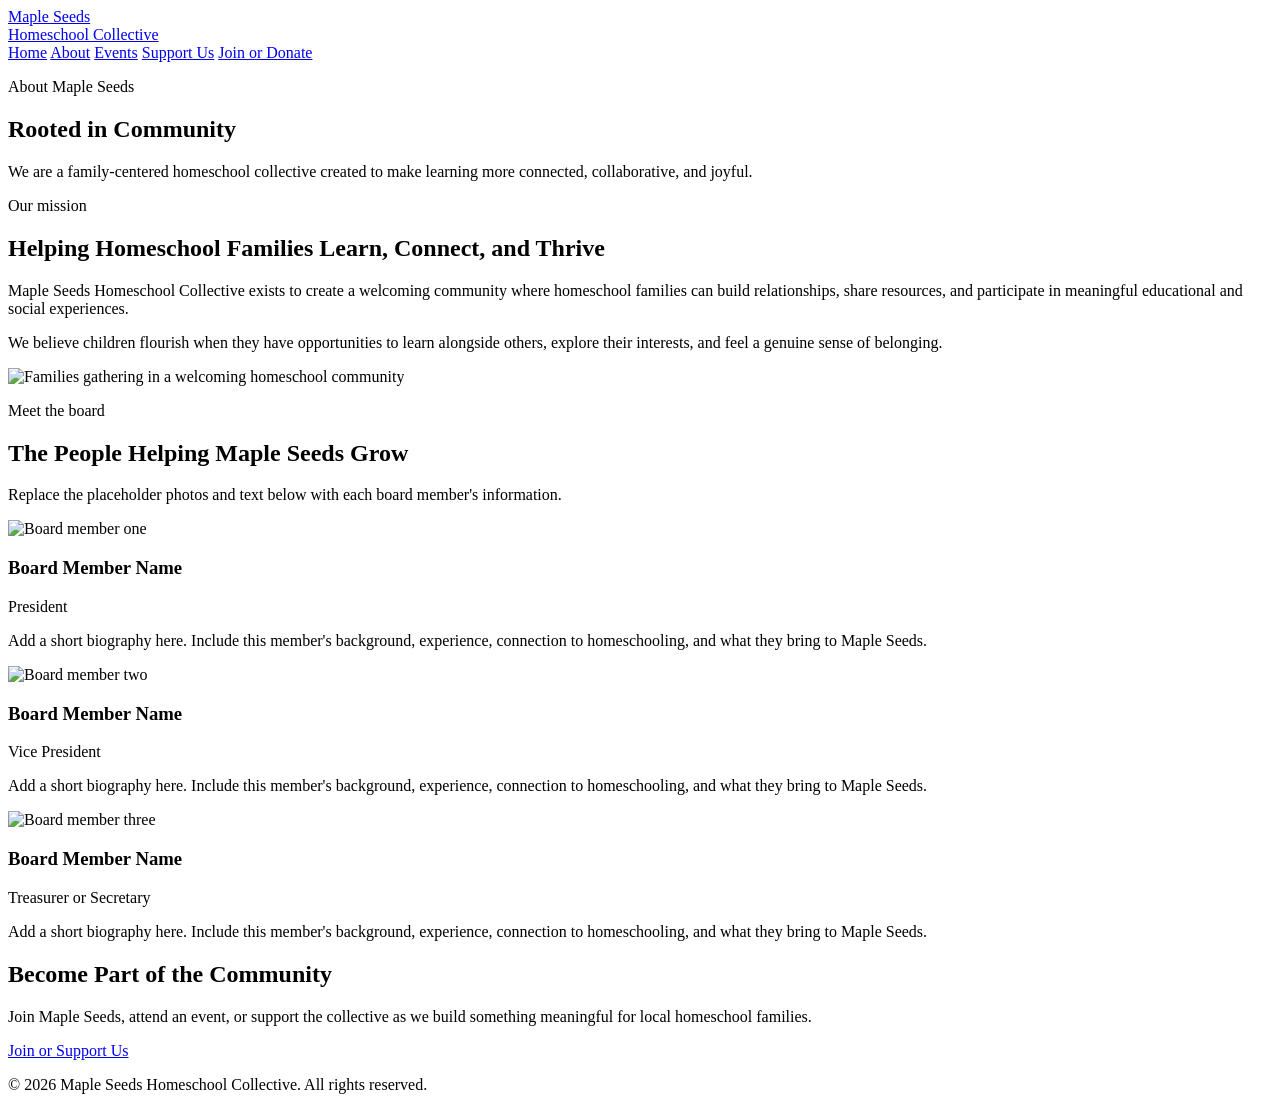
==== about.html @ f59cad0c "Create about.html" ====
<!DOCTYPE html>
<html lang="en">
<head>
  <meta charset="UTF-8" />
  <meta name="viewport" content="width=device-width, initial-scale=1.0" />
  <title>About Us | Maple Seeds Homeschool Collective</title>
  <meta name="description" content="Learn about Maple Seeds Homeschool Collective, our mission, and our board." />
  <link rel="stylesheet" href="css/style.css" />
</head>
<body>
  <header class="site-header">
    <div class="nav-wrap">
      <a class="brand" href="index.html">Maple Seeds<br />Homeschool Collective</a>
      <nav class="nav-links" aria-label="Primary navigation">
        <a href="index.html">Home</a>
        <a href="about.html" aria-current="page">About</a>
        <a href="events.html">Events</a>
        <a href="donate.html">Support Us</a>
        <a class="nav-button" href="donate.html">Join or Donate</a>
      </nav>
    </div>
  </header>

  <main>
    <section class="page-hero">
      <div class="inner">
        <p class="eyebrow">About Maple Seeds</p>
        <h1>Rooted in Community</h1>
        <p>
          We are a family-centered homeschool collective created to make learning
          more connected, collaborative, and joyful.
        </p>
      </div>
    </section>

    <section class="section">
      <div class="container split">
        <div class="split-copy">
          <p class="eyebrow">Our mission</p>
          <h2>Helping Homeschool Families Learn, Connect, and Thrive</h2>
          <p>
            Maple Seeds Homeschool Collective exists to create a welcoming
            community where homeschool families can build relationships, share
            resources, and participate in meaningful educational and social
            experiences.
          </p>
          <p>
            We believe children flourish when they have opportunities to learn
            alongside others, explore their interests, and feel a genuine sense
            of belonging.
          </p>
        </div>

        <div class="image-frame">
          <img src="images/about.png" alt="Families gathering in a welcoming homeschool community" />
        </div>
      </div>
    </section>

    <section class="section section-soft">
      <div class="container">
        <div class="section-heading">
          <p class="eyebrow">Meet the board</p>
          <h2>The People Helping Maple Seeds Grow</h2>
          <p>
            Replace the placeholder photos and text below with each board
            member's information.
          </p>
        </div>

        <div class="board-grid">
          <article class="board-card">
            <img class="board-photo" src="images/board-member-1.jpg" alt="Board member one" />
            <div class="board-copy">
              <h3>Board Member Name</h3>
              <span class="board-role">President</span>
              <p>
                Add a short biography here. Include this member's background,
                experience, connection to homeschooling, and what they bring to
                Maple Seeds.
              </p>
            </div>
          </article>

          <article class="board-card">
            <img class="board-photo" src="images/board-member-2.jpg" alt="Board member two" />
            <div class="board-copy">
              <h3>Board Member Name</h3>
              <span class="board-role">Vice President</span>
              <p>
                Add a short biography here. Include this member's background,
                experience, connection to homeschooling, and what they bring to
                Maple Seeds.
              </p>
            </div>
          </article>

          <article class="board-card">
            <img class="board-photo" src="images/board-member-3.jpg" alt="Board member three" />
            <div class="board-copy">
              <h3>Board Member Name</h3>
              <span class="board-role">Treasurer or Secretary</span>
              <p>
                Add a short biography here. Include this member's background,
                experience, connection to homeschooling, and what they bring to
                Maple Seeds.
              </p>
            </div>
          </article>
        </div>
      </div>
    </section>

    <section class="section">
      <div class="container">
        <div class="cta">
          <h2>Become Part of the Community</h2>
          <p>
            Join Maple Seeds, attend an event, or support the collective as we
            build something meaningful for local homeschool families.
          </p>
          <a class="button button-primary" href="donate.html">Join or Support Us</a>
        </div>
      </div>
    </section>
  </main>

  <footer class="site-footer">
    <p>&copy; 2026 Maple Seeds Homeschool Collective. All rights reserved.</p>
  </footer>
</body>
</html>
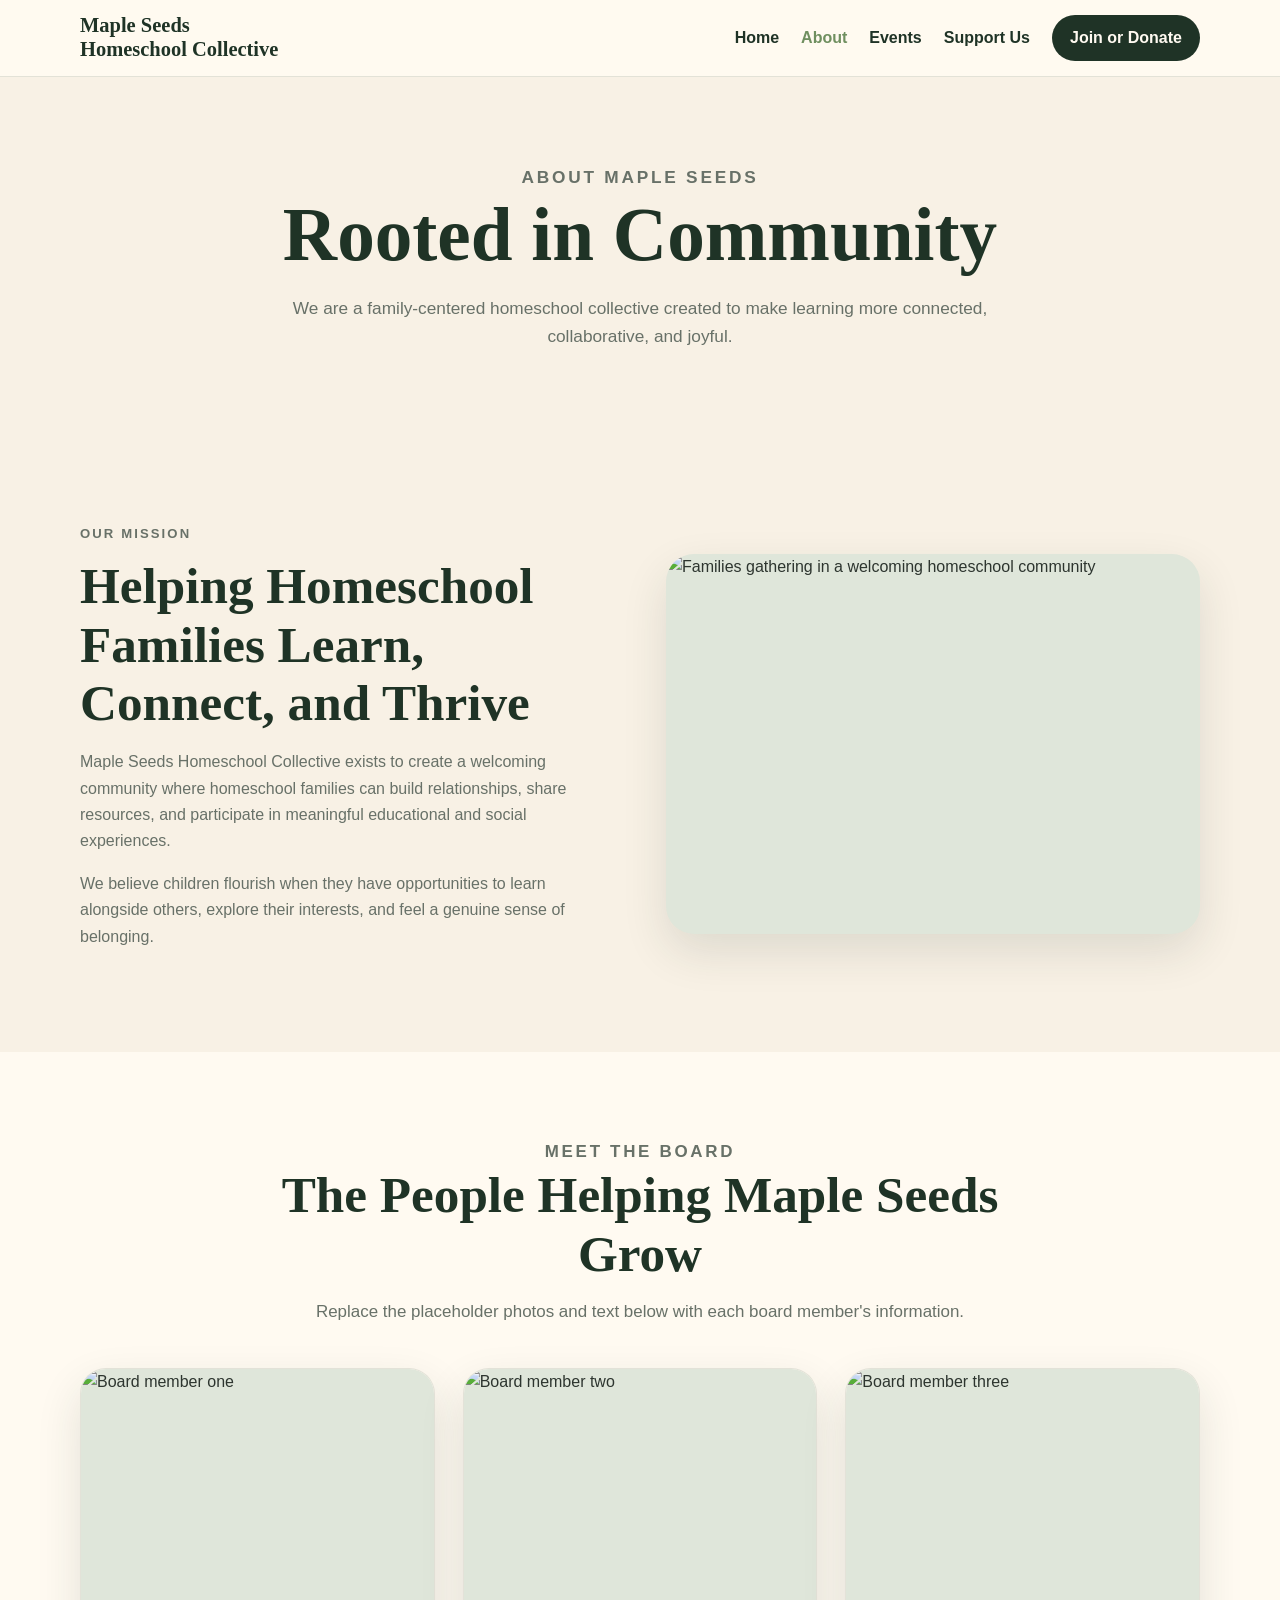
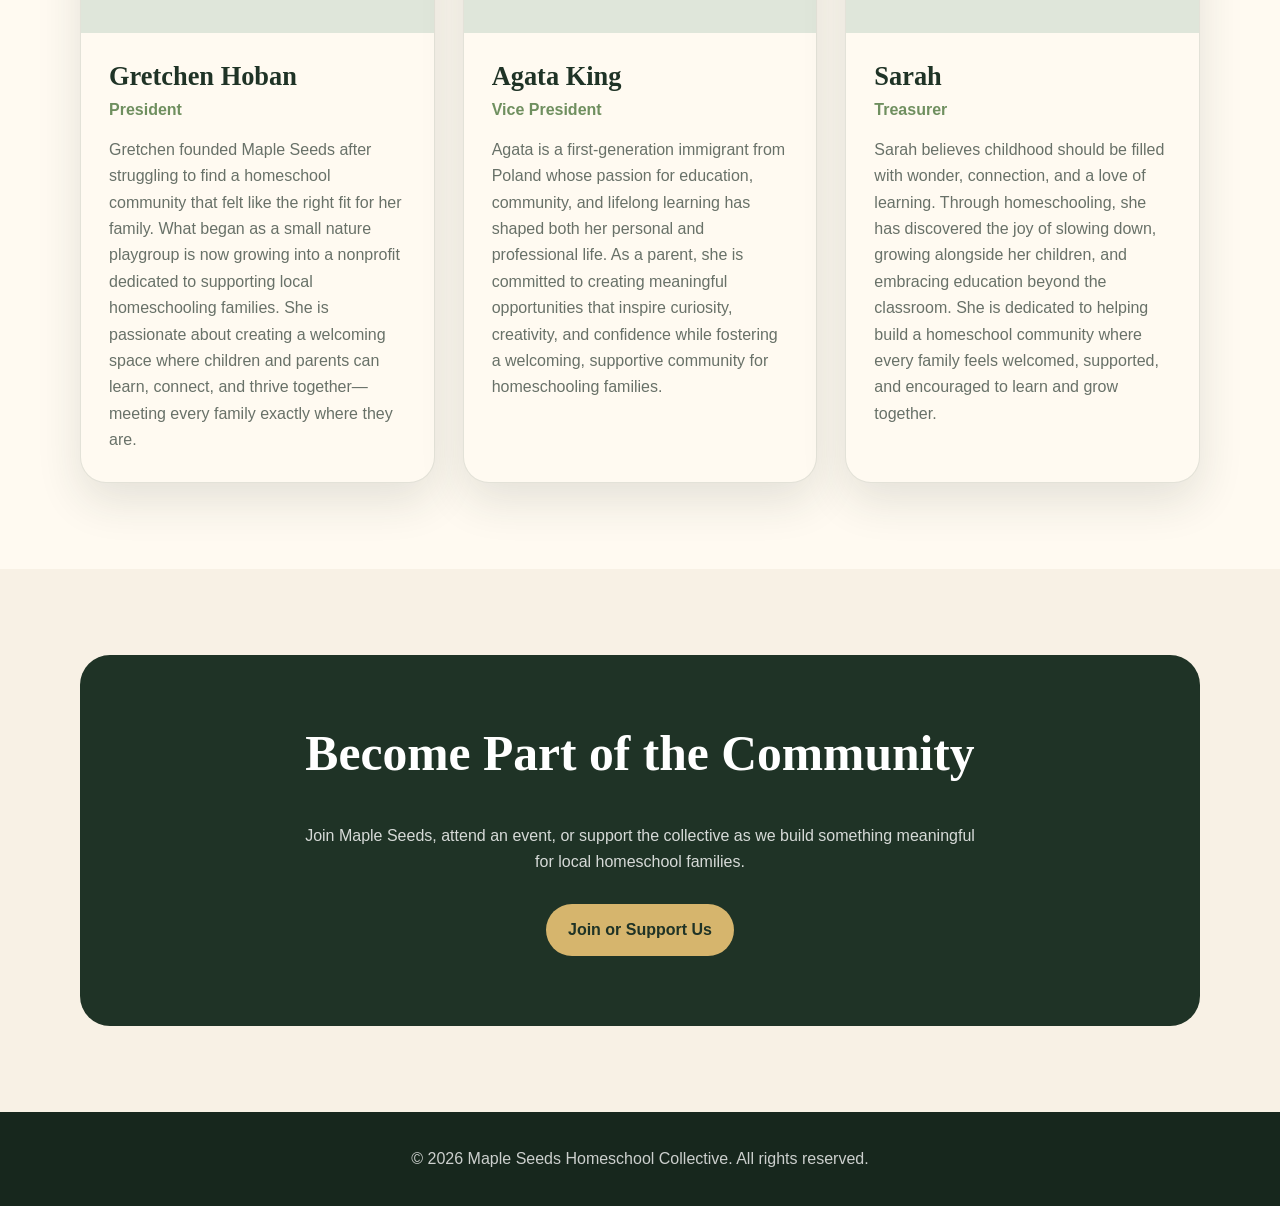
==== commit c981cfd6: "Update about.html" ====
--- a/about.html
+++ b/about.html
@@ -72,12 +72,12 @@
           <article class="board-card">
             <img class="board-photo" src="images/board-member-1.jpg" alt="Board member one" />
             <div class="board-copy">
-              <h3>Board Member Name</h3>
+              <h3>Gretchen Hoban</h3>
               <span class="board-role">President</span>
               <p>
-                Add a short biography here. Include this member's background,
-                experience, connection to homeschooling, and what they bring to
-                Maple Seeds.
+                Gretchen founded Maple Seeds after struggling to find a homeschool community that felt like the right fit for her family. 
+                What began as a small nature playgroup is now growing into a nonprofit dedicated to supporting local homeschooling families. 
+                She is passionate about creating a welcoming space where children and parents can learn, connect, and thrive together—meeting every family exactly where they are.
               </p>
             </div>
           </article>
@@ -85,12 +85,11 @@
           <article class="board-card">
             <img class="board-photo" src="images/board-member-2.jpg" alt="Board member two" />
             <div class="board-copy">
-              <h3>Board Member Name</h3>
+              <h3>Agata King</h3>
               <span class="board-role">Vice President</span>
               <p>
-                Add a short biography here. Include this member's background,
-                experience, connection to homeschooling, and what they bring to
-                Maple Seeds.
+                Agata is a first-generation immigrant from Poland whose passion for education, community, and lifelong learning has shaped both her personal and professional life. 
+                As a parent, she is committed to creating meaningful opportunities that inspire curiosity, creativity, and confidence while fostering a welcoming, supportive community for homeschooling families.
               </p>
             </div>
           </article>
@@ -98,12 +97,12 @@
           <article class="board-card">
             <img class="board-photo" src="images/board-member-3.jpg" alt="Board member three" />
             <div class="board-copy">
-              <h3>Board Member Name</h3>
-              <span class="board-role">Treasurer or Secretary</span>
+              <h3>Sarah</h3>
+              <span class="board-role">Treasurer</span>
               <p>
-                Add a short biography here. Include this member's background,
-                experience, connection to homeschooling, and what they bring to
-                Maple Seeds.
+                Sarah believes childhood should be filled with wonder, connection, and a love of learning. 
+                Through homeschooling, she has discovered the joy of slowing down, growing alongside her children, and embracing education beyond the classroom. 
+                She is dedicated to helping build a homeschool community where every family feels welcomed, supported, and encouraged to learn and grow together.
               </p>
             </div>
           </article>
--- a/css/style.css
+++ b/css/style.css
@@ -0,0 +1,454 @@
+:root {
+  --cream: #f8f1e5;
+  --sage: #6f8f5f;
+  --deep-green: #1f3326;
+  --soft-white: #fffaf1;
+  --gold: #d6b56d;
+  --text: #2d352f;
+  --muted: #687168;
+  --border: rgba(31, 51, 38, 0.12);
+  --shadow: 0 18px 45px rgba(31, 51, 38, 0.12);
+}
+
+* {
+  box-sizing: border-box;
+}
+
+html {
+  scroll-behavior: smooth;
+}
+
+body {
+  margin: 0;
+  font-family: Arial, Helvetica, sans-serif;
+  color: var(--text);
+  background: var(--cream);
+  line-height: 1.65;
+}
+
+img {
+  display: block;
+  width: 100%;
+}
+
+a {
+  color: inherit;
+}
+
+.site-header {
+  position: sticky;
+  top: 0;
+  z-index: 1000;
+  background: rgba(255, 250, 241, 0.96);
+  border-bottom: 1px solid var(--border);
+  backdrop-filter: blur(10px);
+}
+
+.nav-wrap {
+  width: min(1120px, 92%);
+  margin: 0 auto;
+  min-height: 76px;
+  display: flex;
+  align-items: center;
+  justify-content: space-between;
+  gap: 24px;
+}
+
+.brand {
+  text-decoration: none;
+  color: var(--deep-green);
+  font-family: Georgia, "Times New Roman", serif;
+  font-size: 1.28rem;
+  font-weight: 700;
+  line-height: 1.15;
+}
+
+.nav-links {
+  display: flex;
+  align-items: center;
+  gap: 22px;
+  flex-wrap: wrap;
+}
+
+.nav-links a {
+  text-decoration: none;
+  font-weight: 700;
+  color: var(--deep-green);
+}
+
+.nav-links a:hover,
+.nav-links a:focus,
+.nav-links a[aria-current="page"] {
+  color: var(--sage);
+}
+
+.nav-button,
+.button {
+  display: inline-flex;
+  align-items: center;
+  justify-content: center;
+  min-height: 50px;
+  padding: 13px 22px;
+  border-radius: 999px;
+  text-decoration: none;
+  font-weight: 700;
+  transition: transform 0.2s ease, box-shadow 0.2s ease;
+}
+
+.nav-button {
+  min-height: auto;
+  padding: 10px 18px;
+  background: var(--deep-green);
+  color: var(--soft-white) !important;
+}
+
+.button:hover,
+.button:focus {
+  transform: translateY(-2px);
+  box-shadow: 0 12px 24px rgba(31, 51, 38, 0.18);
+}
+
+.button-primary {
+  background: var(--gold);
+  color: var(--deep-green);
+}
+
+.button-dark {
+  background: var(--deep-green);
+  color: var(--soft-white);
+}
+
+.button-outline {
+  border: 2px solid var(--deep-green);
+  color: var(--deep-green);
+  background: transparent;
+}
+
+.hero {
+  min-height: 70vh;
+  display: grid;
+  place-items: center;
+  padding: 92px 20px;
+  text-align: center;
+  color: white;
+  background:
+    linear-gradient(rgba(20, 40, 27, 0.56), rgba(20, 40, 27, 0.64)),
+    url("../images/home.png") center/cover no-repeat;
+}
+
+.hero-inner {
+  width: min(840px, 100%);
+}
+
+.eyebrow {
+  margin: 0 0 12px;
+  text-transform: uppercase;
+  letter-spacing: 0.16em;
+  font-size: 0.82rem;
+  font-weight: 700;
+  color: var(--sage);
+}
+
+.hero .eyebrow {
+  color: #f6dfaa;
+}
+
+h1,
+h2,
+h3 {
+  margin-top: 0;
+  font-family: Georgia, "Times New Roman", serif;
+  color: var(--deep-green);
+  line-height: 1.15;
+}
+
+.hero h1 {
+  margin-bottom: 18px;
+  color: white;
+  font-size: clamp(2.8rem, 7vw, 5.4rem);
+  text-shadow: 0 4px 18px rgba(0, 0, 0, 0.25);
+}
+
+.hero p {
+  max-width: 700px;
+  margin: 0 auto;
+  font-size: clamp(1.05rem, 2vw, 1.3rem);
+}
+
+.hero-actions {
+  margin-top: 32px;
+  display: flex;
+  justify-content: center;
+  gap: 14px;
+  flex-wrap: wrap;
+}
+
+.page-hero {
+  padding: 86px 20px;
+  text-align: center;
+  background:
+    linear-gradient(rgba(248, 241, 229, 0.88), rgba(248, 241, 229, 0.94)),
+    url("../images/page-header.png") center/cover no-repeat;
+}
+
+.page-hero .inner {
+  width: min(800px, 100%);
+  margin: 0 auto;
+}
+
+.page-hero h1 {
+  margin-bottom: 16px;
+  font-size: clamp(2.6rem, 6vw, 4.7rem);
+}
+
+.page-hero p {
+  margin: 0 auto;
+  max-width: 700px;
+  color: var(--muted);
+  font-size: 1.08rem;
+}
+
+.section {
+  padding: 86px 20px;
+}
+
+.section-soft {
+  background: var(--soft-white);
+}
+
+.container {
+  width: min(1120px, 100%);
+  margin: 0 auto;
+}
+
+.section-heading {
+  max-width: 760px;
+  margin: 0 auto 42px;
+  text-align: center;
+}
+
+.section-heading h2 {
+  margin-bottom: 14px;
+  font-size: clamp(2rem, 4vw, 3.2rem);
+}
+
+.section-heading p {
+  margin: 0;
+  color: var(--muted);
+  font-size: 1.06rem;
+}
+
+.cards-3 {
+  display: grid;
+  grid-template-columns: repeat(3, minmax(0, 1fr));
+  gap: 26px;
+}
+
+.card {
+  padding: 30px;
+  background: var(--soft-white);
+  border: 1px solid var(--border);
+  border-radius: 26px;
+  box-shadow: var(--shadow);
+}
+
+.card h3 {
+  margin-bottom: 10px;
+  font-size: 1.6rem;
+}
+
+.card p {
+  margin: 0;
+  color: var(--muted);
+}
+
+.split {
+  display: grid;
+  grid-template-columns: 1fr 1fr;
+  gap: 52px;
+  align-items: center;
+}
+
+.split-copy h2 {
+  margin-bottom: 16px;
+  font-size: clamp(2rem, 4vw, 3.2rem);
+}
+
+.split-copy p {
+  color: var(--muted);
+}
+
+.image-frame {
+  overflow: hidden;
+  border-radius: 28px;
+  box-shadow: var(--shadow);
+  background: #dfe6da;
+  min-height: 380px;
+}
+
+.image-frame img {
+  height: 100%;
+  min-height: 380px;
+  object-fit: cover;
+}
+
+.board-grid {
+  display: grid;
+  grid-template-columns: repeat(3, minmax(0, 1fr));
+  gap: 28px;
+}
+
+.board-card {
+  overflow: hidden;
+  background: var(--soft-white);
+  border: 1px solid var(--border);
+  border-radius: 26px;
+  box-shadow: var(--shadow);
+}
+
+.board-photo {
+  aspect-ratio: 4 / 3;
+  object-fit: cover;
+  background: #dfe6da;
+}
+
+.board-copy {
+  padding: 28px;
+}
+
+.board-copy h3 {
+  margin-bottom: 5px;
+  font-size: 1.65rem;
+}
+
+.board-role {
+  display: block;
+  margin-bottom: 14px;
+  color: var(--sage);
+  font-weight: 700;
+}
+
+.board-copy p {
+  margin: 0;
+  color: var(--muted);
+}
+
+.calendar-shell {
+  padding: 18px;
+  background: var(--soft-white);
+  border: 1px solid var(--border);
+  border-radius: 28px;
+  box-shadow: var(--shadow);
+}
+
+.calendar-frame {
+  width: 100%;
+  min-height: 720px;
+  border: 0;
+  border-radius: 18px;
+  background: white;
+}
+
+.calendar-placeholder {
+  min-height: 520px;
+  display: grid;
+  place-items: center;
+  padding: 40px;
+  text-align: center;
+  border: 2px dashed rgba(31, 51, 38, 0.25);
+  border-radius: 18px;
+  background: rgba(111, 143, 95, 0.07);
+}
+
+.calendar-placeholder h2 {
+  margin-bottom: 10px;
+}
+
+.calendar-placeholder p {
+  max-width: 650px;
+  margin: 0 auto 14px;
+  color: var(--muted);
+}
+
+.note {
+  margin-top: 24px;
+  padding: 22px;
+  border-left: 5px solid var(--gold);
+  background: var(--soft-white);
+  border-radius: 0 16px 16px 0;
+}
+
+.cta {
+  padding: 70px 24px;
+  text-align: center;
+  color: white;
+  background: var(--deep-green);
+  border-radius: 30px;
+}
+
+.cta h2 {
+  color: white;
+  font-size: clamp(2rem, 4vw, 3.1rem);
+}
+
+.cta p {
+  max-width: 690px;
+  margin: 16px auto 28px;
+  color: rgba(255, 255, 255, 0.82);
+}
+
+.site-footer {
+  padding: 34px 20px;
+  text-align: center;
+  color: rgba(255, 255, 255, 0.78);
+  background: #17271d;
+}
+
+.site-footer p {
+  margin: 0;
+}
+
+@media (max-width: 850px) {
+  .nav-wrap {
+    padding: 14px 0;
+    align-items: flex-start;
+    flex-direction: column;
+  }
+
+  .cards-3,
+  .board-grid,
+  .split {
+    grid-template-columns: 1fr;
+  }
+
+  .hero {
+    min-height: 62vh;
+  }
+}
+
+@media (max-width: 560px) {
+  .nav-links {
+    width: 100%;
+    flex-direction: column;
+    align-items: flex-start;
+    gap: 12px;
+  }
+
+  .nav-button,
+  .button {
+    width: 100%;
+  }
+
+  .hero-actions {
+    flex-direction: column;
+  }
+
+  .card,
+  .board-copy {
+    padding: 24px;
+  }
+
+  .calendar-frame {
+    min-height: 560px;
+  }
+}
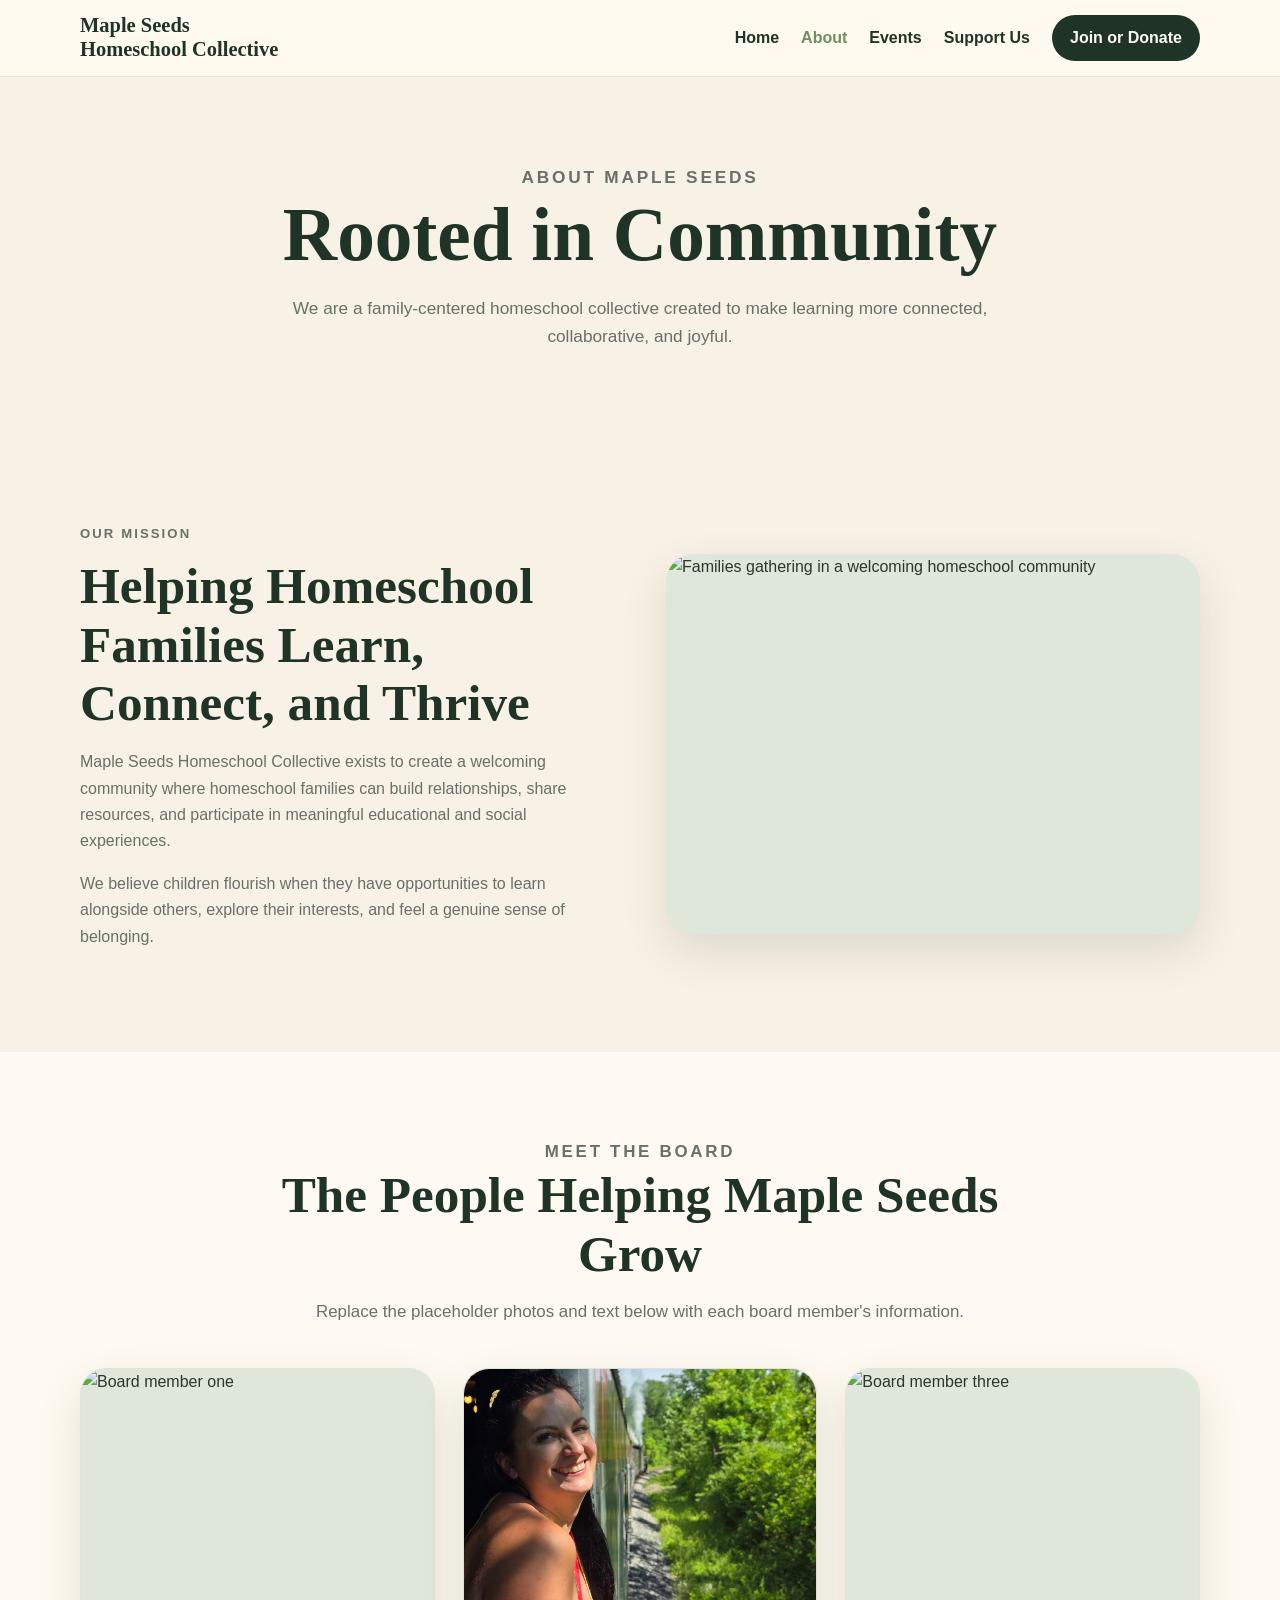
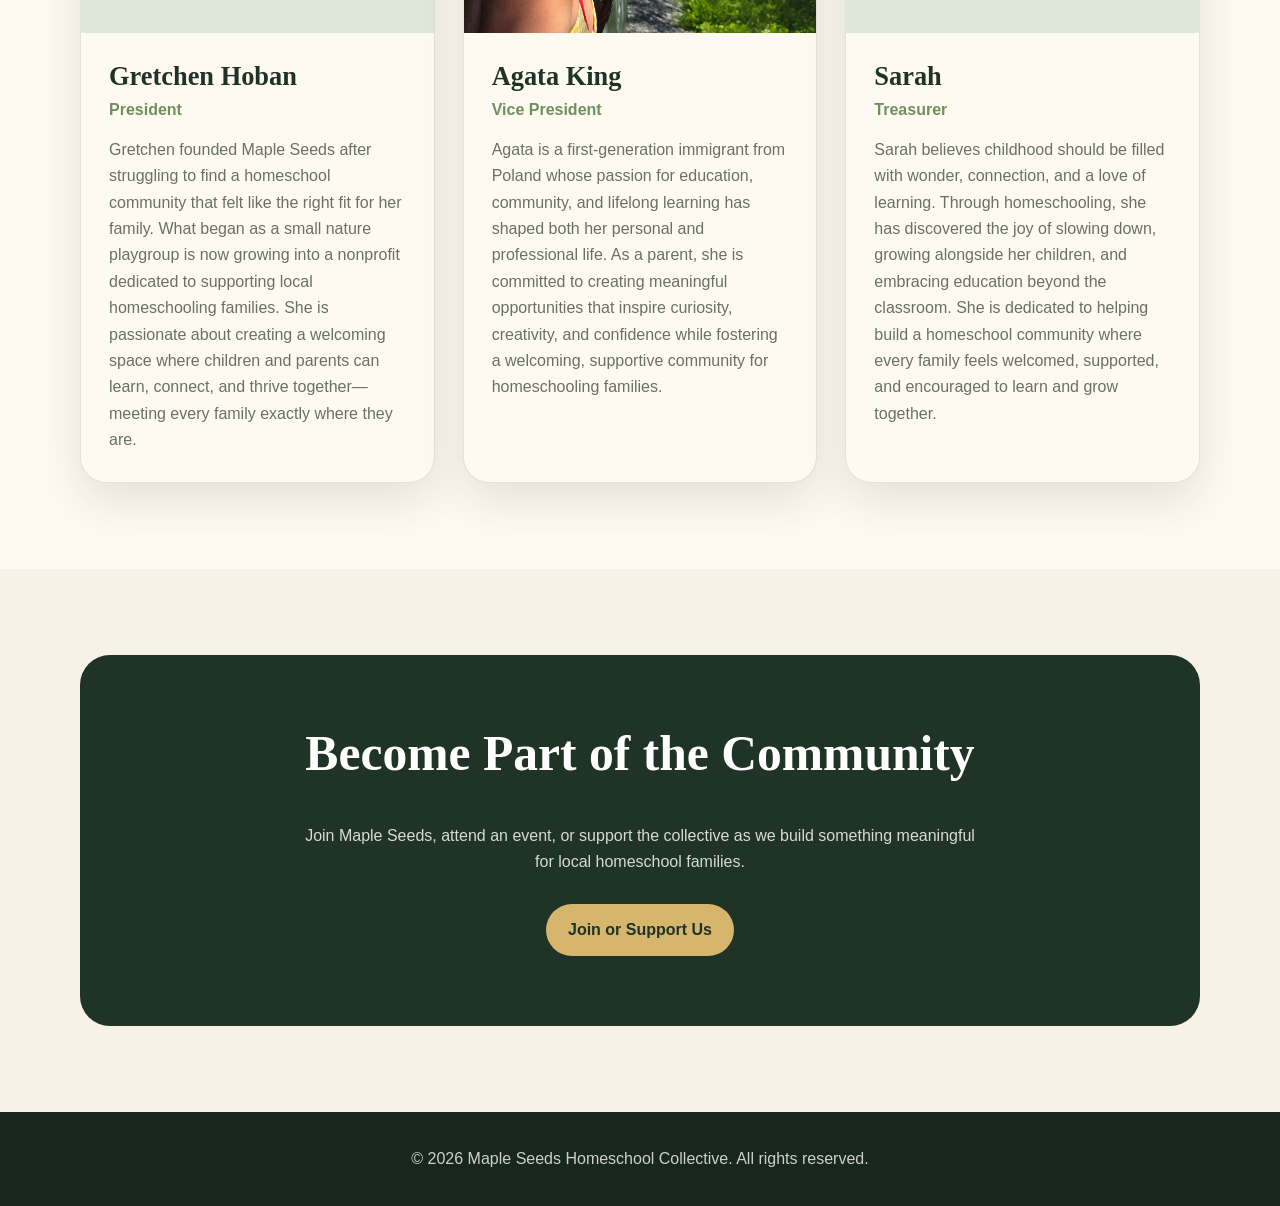
==== commit d00e9aec: "Update about.html changed about.png placeholder to about.jpg" ====
--- a/about.html
+++ b/about.html
@@ -52,7 +52,7 @@
         </div>
 
         <div class="image-frame">
-          <img src="images/about.png" alt="Families gathering in a welcoming homeschool community" />
+          <img src="images/about.jpg" alt="Families gathering in a welcoming homeschool community" />
         </div>
       </div>
     </section>
--- a/css/style.css
+++ b/css/style.css
@@ -452,3 +452,146 @@
     min-height: 560px;
   }
 }
+
+
+/* Support page */
+.support-hero {
+  min-height: 68vh;
+  display: grid;
+  place-items: center;
+  padding: 90px 20px;
+  text-align: center;
+  color: white;
+  background:
+    linear-gradient(rgba(20, 40, 27, 0.58), rgba(20, 40, 27, 0.64)),
+    url("../images/join.png") center/cover no-repeat;
+}
+
+.support-hero .hero-inner {
+  width: min(840px, 100%);
+}
+
+.support-hero h1 {
+  margin-bottom: 18px;
+  color: white;
+  font-size: clamp(2.8rem, 7vw, 5.3rem);
+  text-shadow: 0 4px 18px rgba(0, 0, 0, 0.25);
+}
+
+.support-hero p {
+  max-width: 700px;
+  margin: 0 auto;
+  font-size: clamp(1.05rem, 2vw, 1.3rem);
+}
+
+.support-grid {
+  display: grid;
+  grid-template-columns: repeat(2, minmax(0, 1fr));
+  gap: 28px;
+}
+
+.support-card {
+  display: flex;
+  flex-direction: column;
+  min-height: 100%;
+  padding: 36px;
+  border-radius: 28px;
+  background: var(--soft-white);
+  border: 1px solid var(--border);
+  box-shadow: var(--shadow);
+}
+
+.support-card .icon {
+  width: 60px;
+  height: 60px;
+  display: grid;
+  place-items: center;
+  border-radius: 18px;
+  background: rgba(111, 143, 95, 0.16);
+  font-size: 1.7rem;
+}
+
+.support-card h3 {
+  margin: 24px 0 12px;
+  font-size: 2rem;
+}
+
+.support-card p {
+  margin: 0;
+  color: var(--muted);
+}
+
+.support-card ul {
+  margin: 24px 0 30px;
+  padding-left: 20px;
+}
+
+.support-card li + li {
+  margin-top: 9px;
+}
+
+.card-actions {
+  margin-top: auto;
+  display: flex;
+  gap: 12px;
+  flex-wrap: wrap;
+}
+
+.impact {
+  display: grid;
+  grid-template-columns: 0.95fr 1.05fr;
+  gap: 50px;
+  align-items: center;
+}
+
+.impact h2 {
+  margin-bottom: 18px;
+  font-size: clamp(2rem, 4vw, 3.2rem);
+}
+
+.impact p {
+  color: var(--muted);
+  font-size: 1.08rem;
+}
+
+.impact-list {
+  display: grid;
+  gap: 18px;
+}
+
+.impact-item {
+  padding: 24px;
+  border-left: 5px solid var(--gold);
+  border-radius: 0 18px 18px 0;
+  background: white;
+  box-shadow: 0 10px 30px rgba(31, 51, 38, 0.08);
+}
+
+.impact-item strong {
+  display: block;
+  margin-bottom: 4px;
+  color: var(--deep-green);
+  font-family: Georgia, "Times New Roman", serif;
+  font-size: 1.2rem;
+}
+
+@media (max-width: 850px) {
+  .support-grid,
+  .impact {
+    grid-template-columns: 1fr;
+  }
+
+  .support-hero {
+    min-height: 62vh;
+  }
+}
+
+@media (max-width: 560px) {
+  .support-card {
+    padding: 28px 24px;
+  }
+
+  .card-actions {
+    flex-direction: column;
+  }
+}
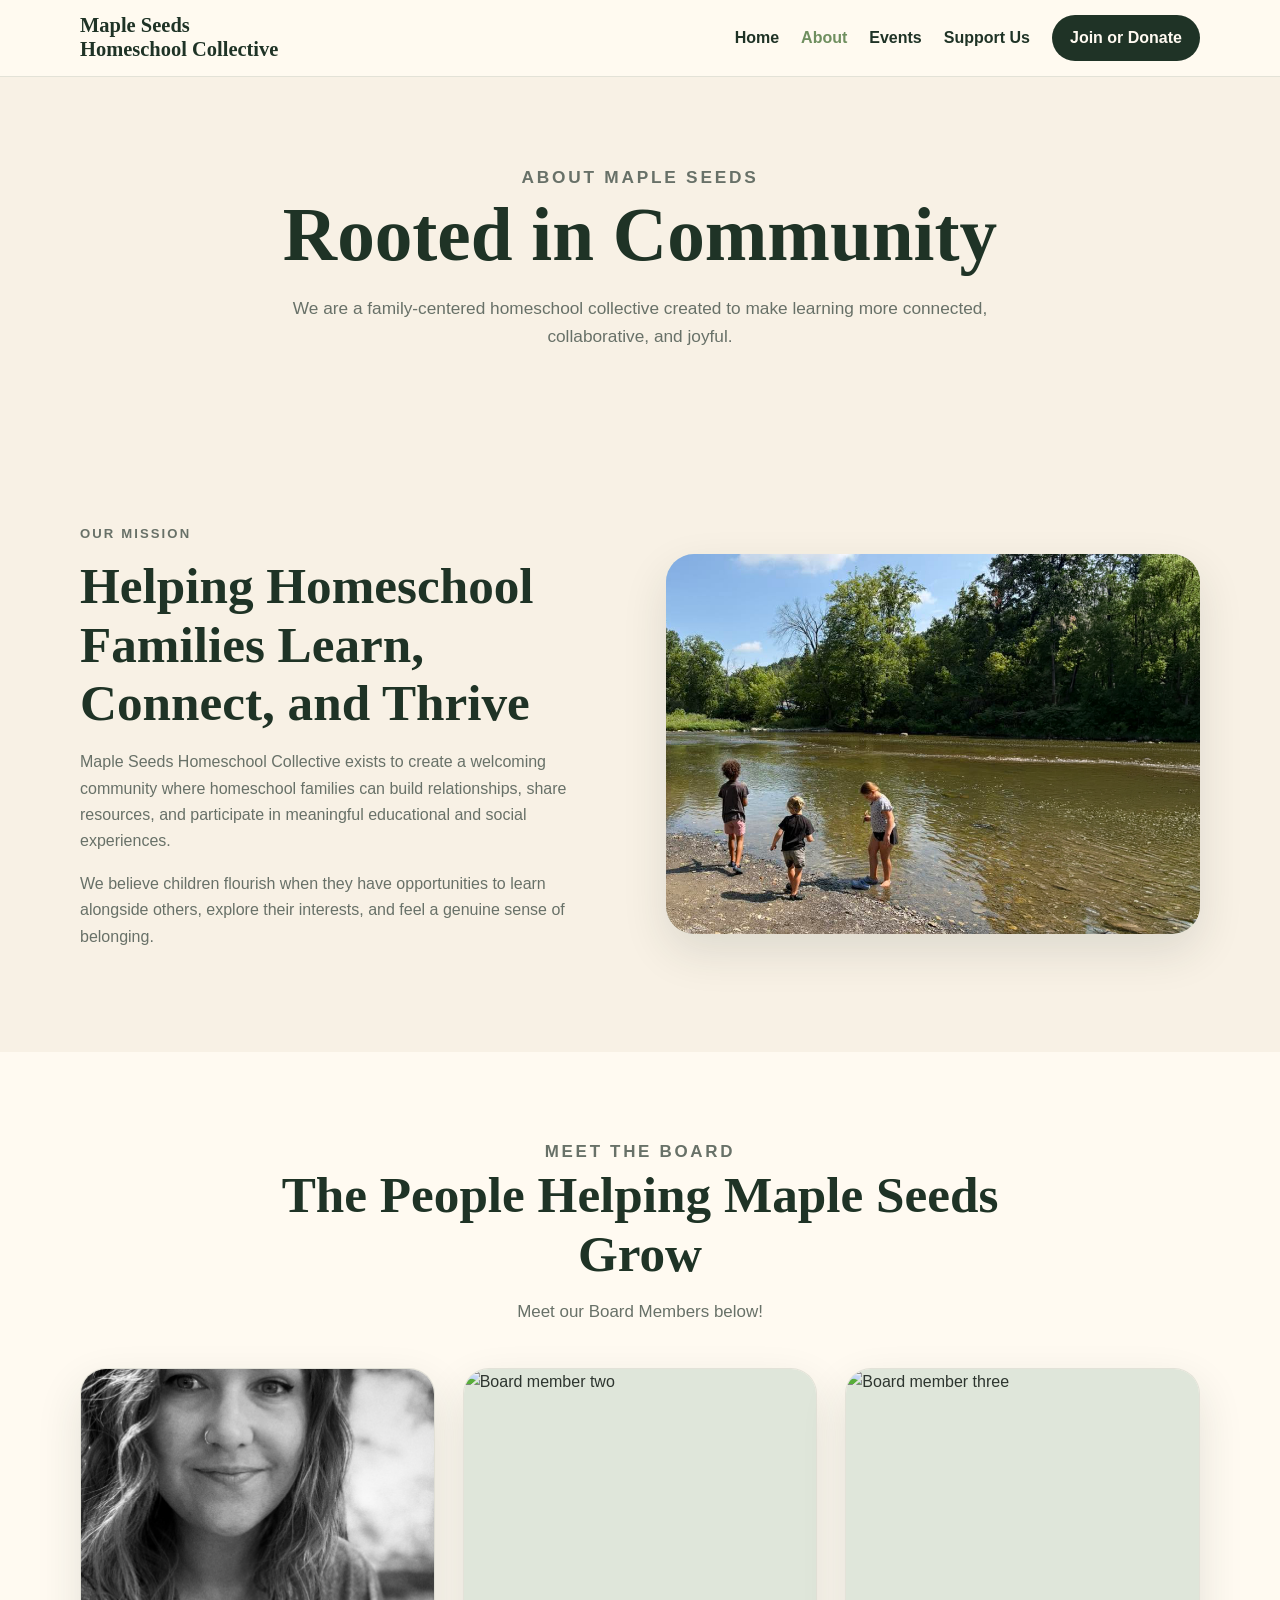
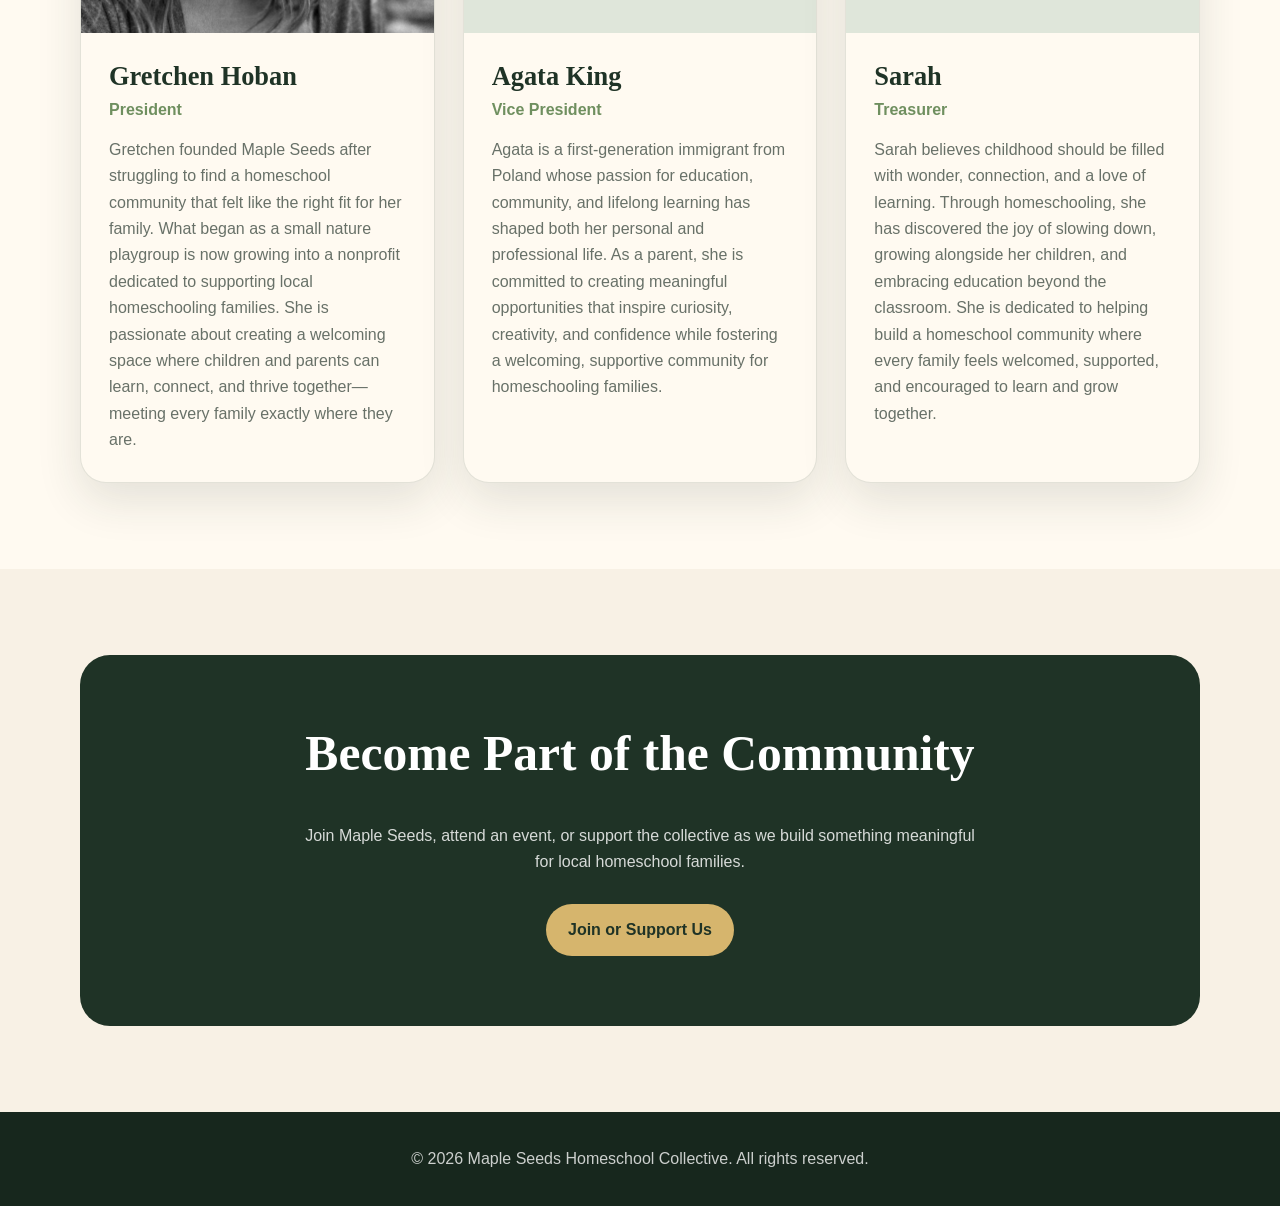
==== commit 845f63df: "Update about.html" ====
--- a/about.html
+++ b/about.html
@@ -63,8 +63,7 @@
           <p class="eyebrow">Meet the board</p>
           <h2>The People Helping Maple Seeds Grow</h2>
           <p>
-            Replace the placeholder photos and text below with each board
-            member's information.
+            Meet our Board Members below!
           </p>
         </div>
 
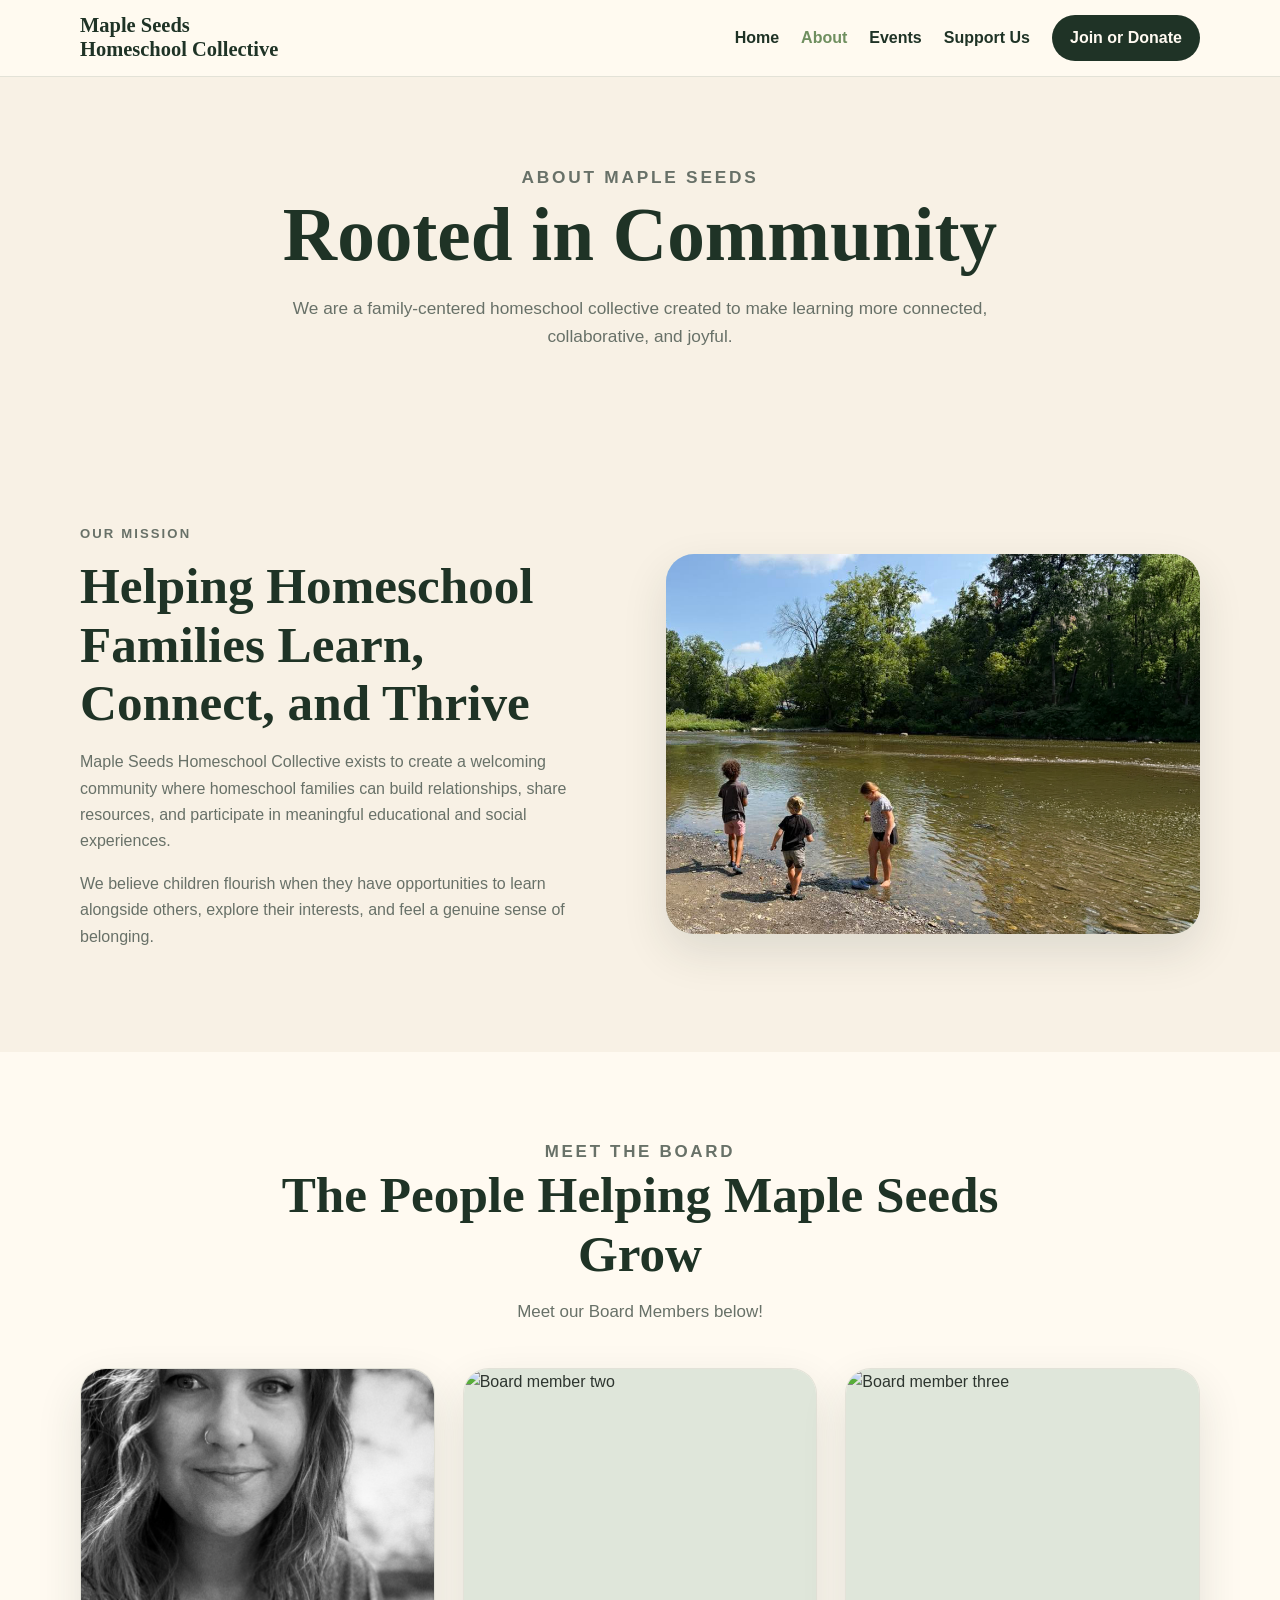
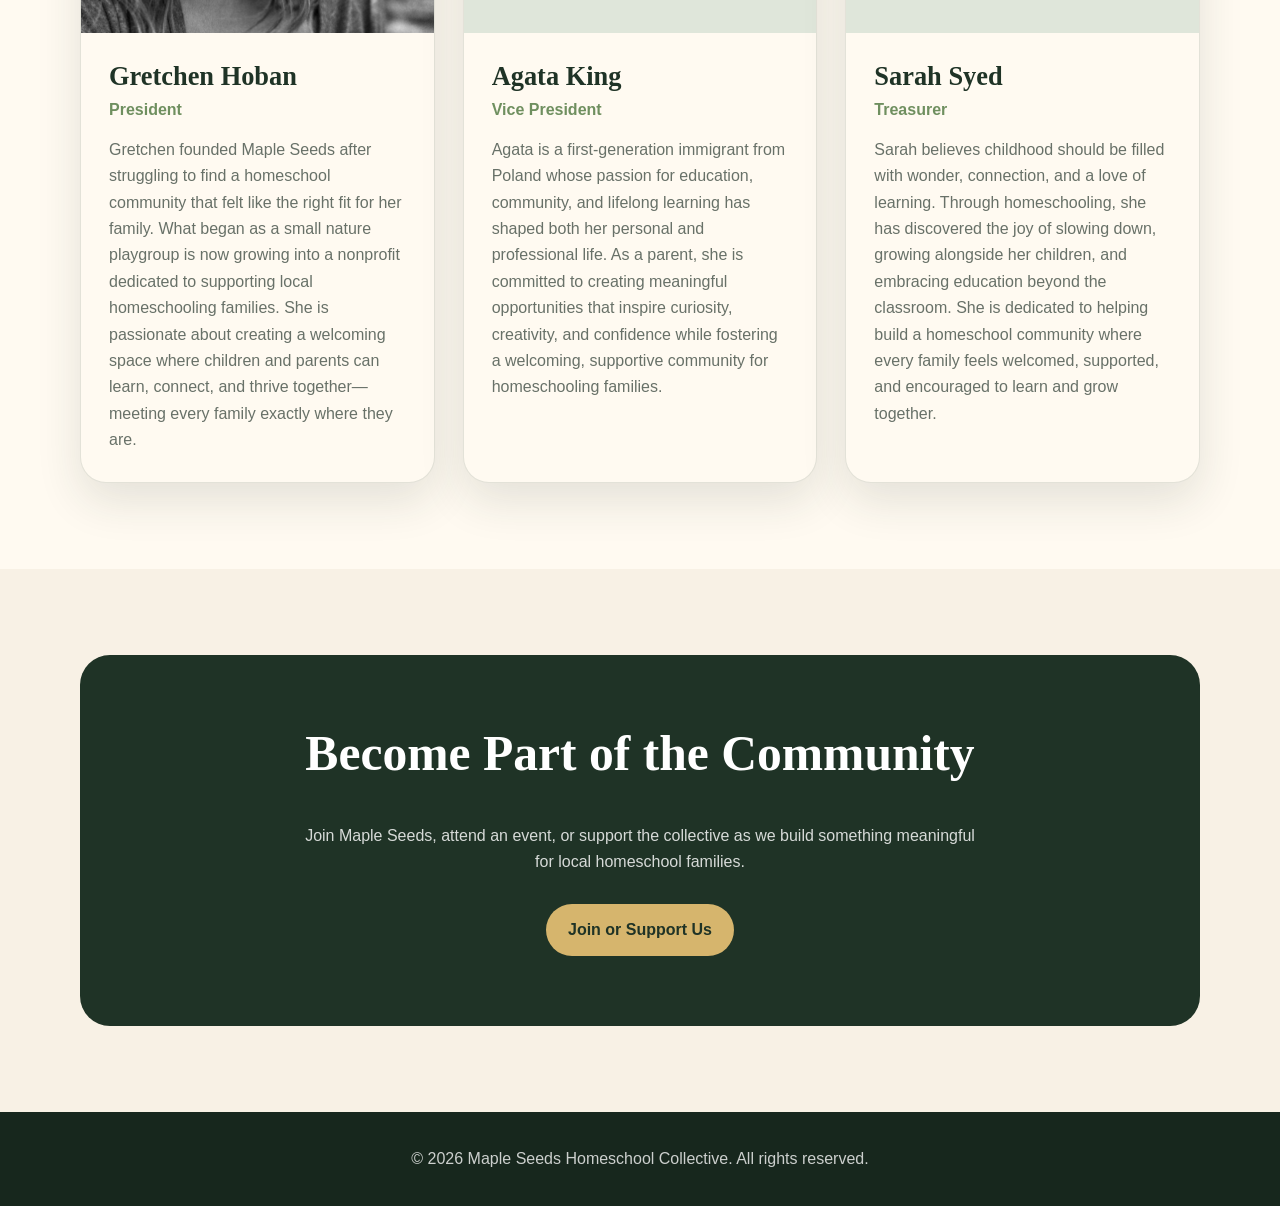
==== commit 1e552e33: "Update about.html" ====
--- a/about.html
+++ b/about.html
@@ -96,7 +96,7 @@
           <article class="board-card">
             <img class="board-photo" src="images/board-member-3.jpg" alt="Board member three" />
             <div class="board-copy">
-              <h3>Sarah</h3>
+              <h3>Sarah Syed</h3>
               <span class="board-role">Treasurer</span>
               <p>
                 Sarah believes childhood should be filled with wonder, connection, and a love of learning. 
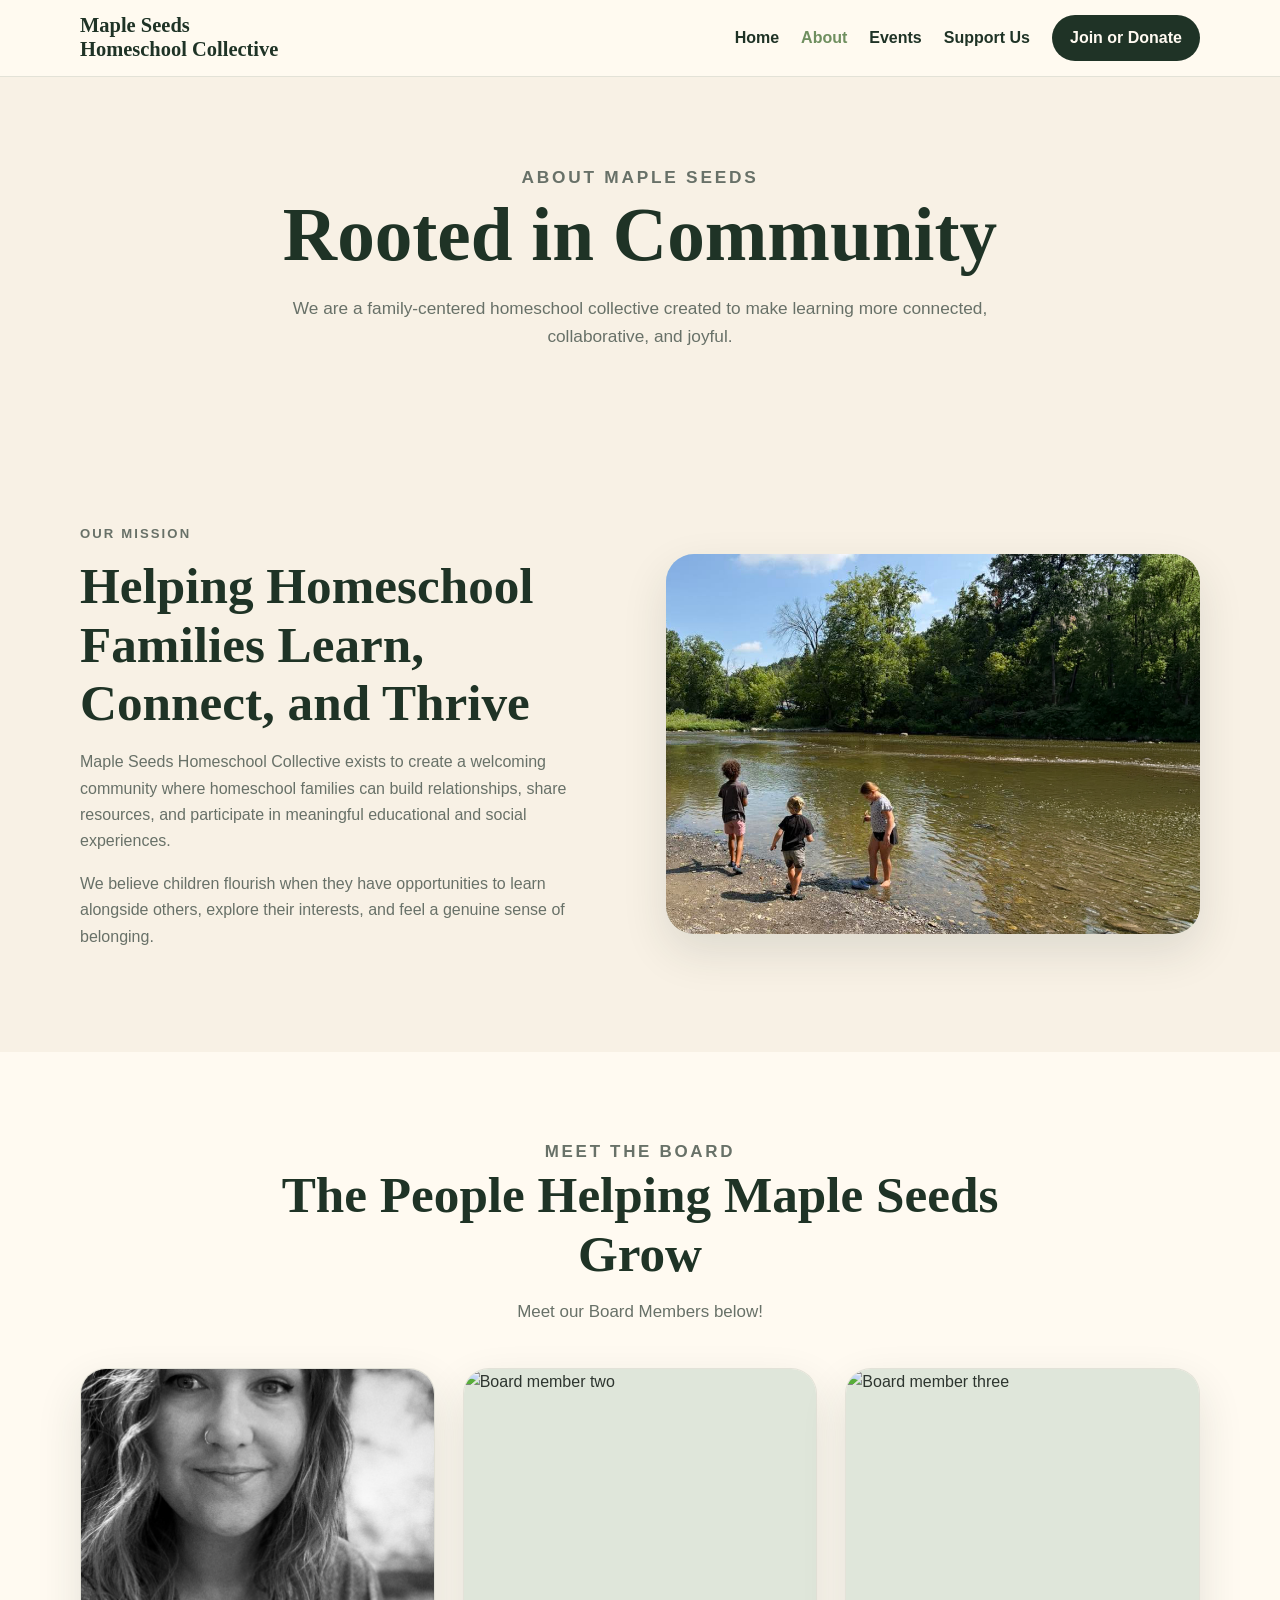
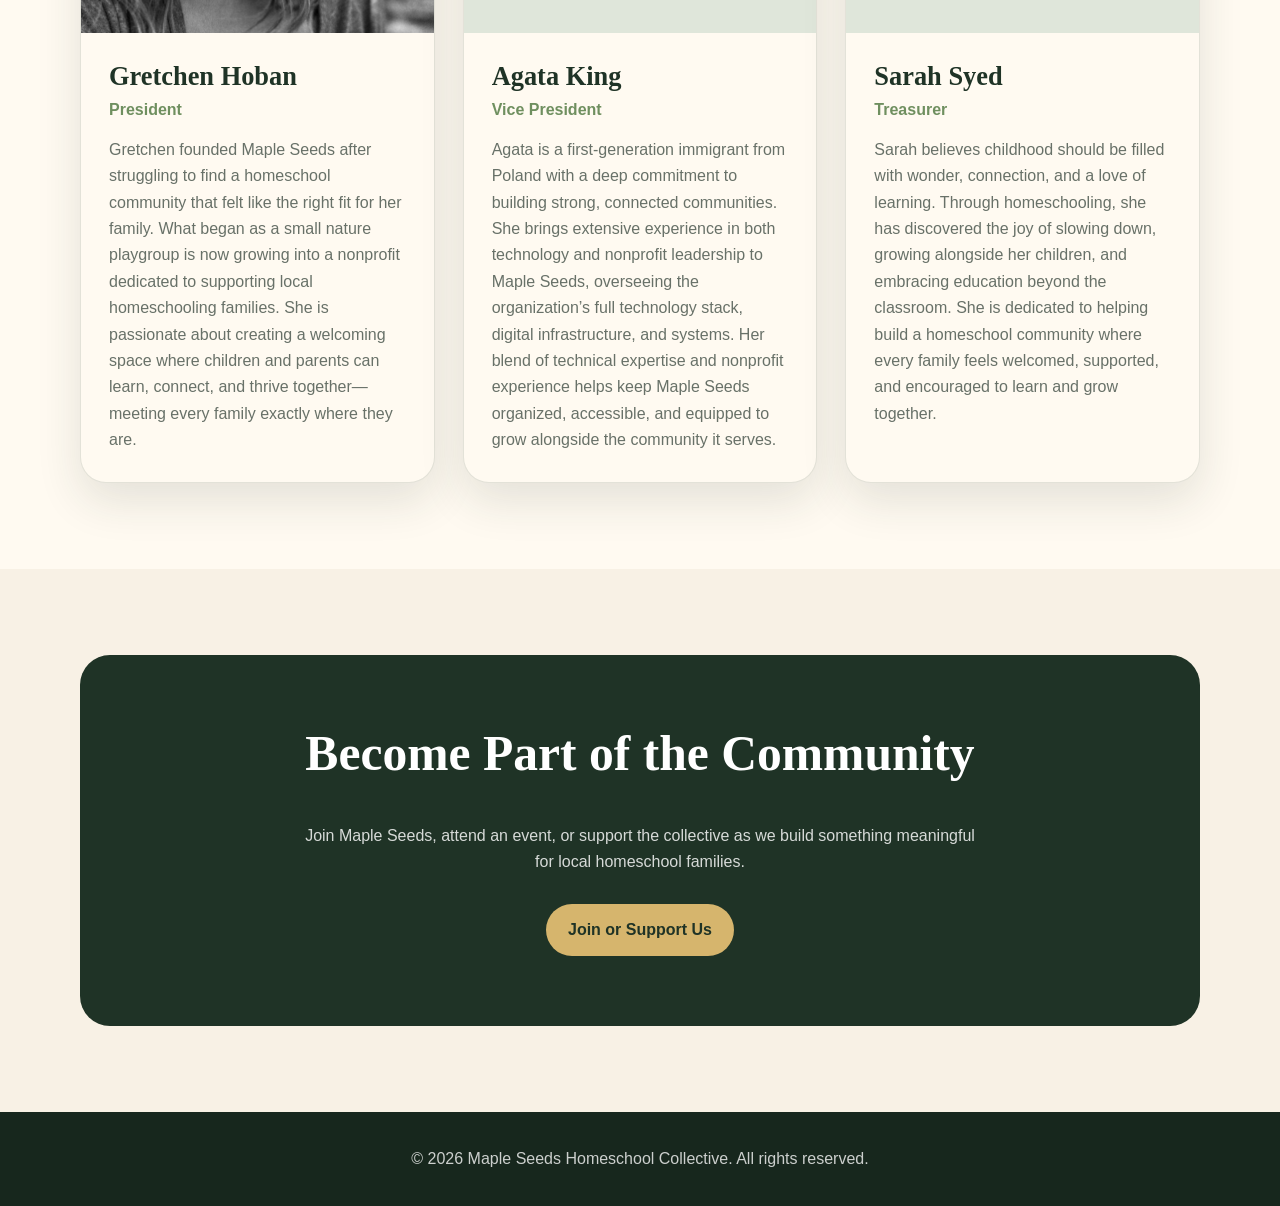
==== commit 9cf053c4: "Update about.html" ====
--- a/about.html
+++ b/about.html
@@ -87,8 +87,9 @@
               <h3>Agata King</h3>
               <span class="board-role">Vice President</span>
               <p>
-                Agata is a first-generation immigrant from Poland whose passion for education, community, and lifelong learning has shaped both her personal and professional life. 
-                As a parent, she is committed to creating meaningful opportunities that inspire curiosity, creativity, and confidence while fostering a welcoming, supportive community for homeschooling families.
+                Agata is a first-generation immigrant from Poland with a deep commitment to building strong, connected communities. She brings extensive experience in both technology 
+                and nonprofit leadership to Maple Seeds, overseeing the organization’s full technology stack, digital infrastructure, and systems. 
+                Her blend of technical expertise and nonprofit experience helps keep Maple Seeds organized, accessible, and equipped to grow alongside the community it serves.
               </p>
             </div>
           </article>
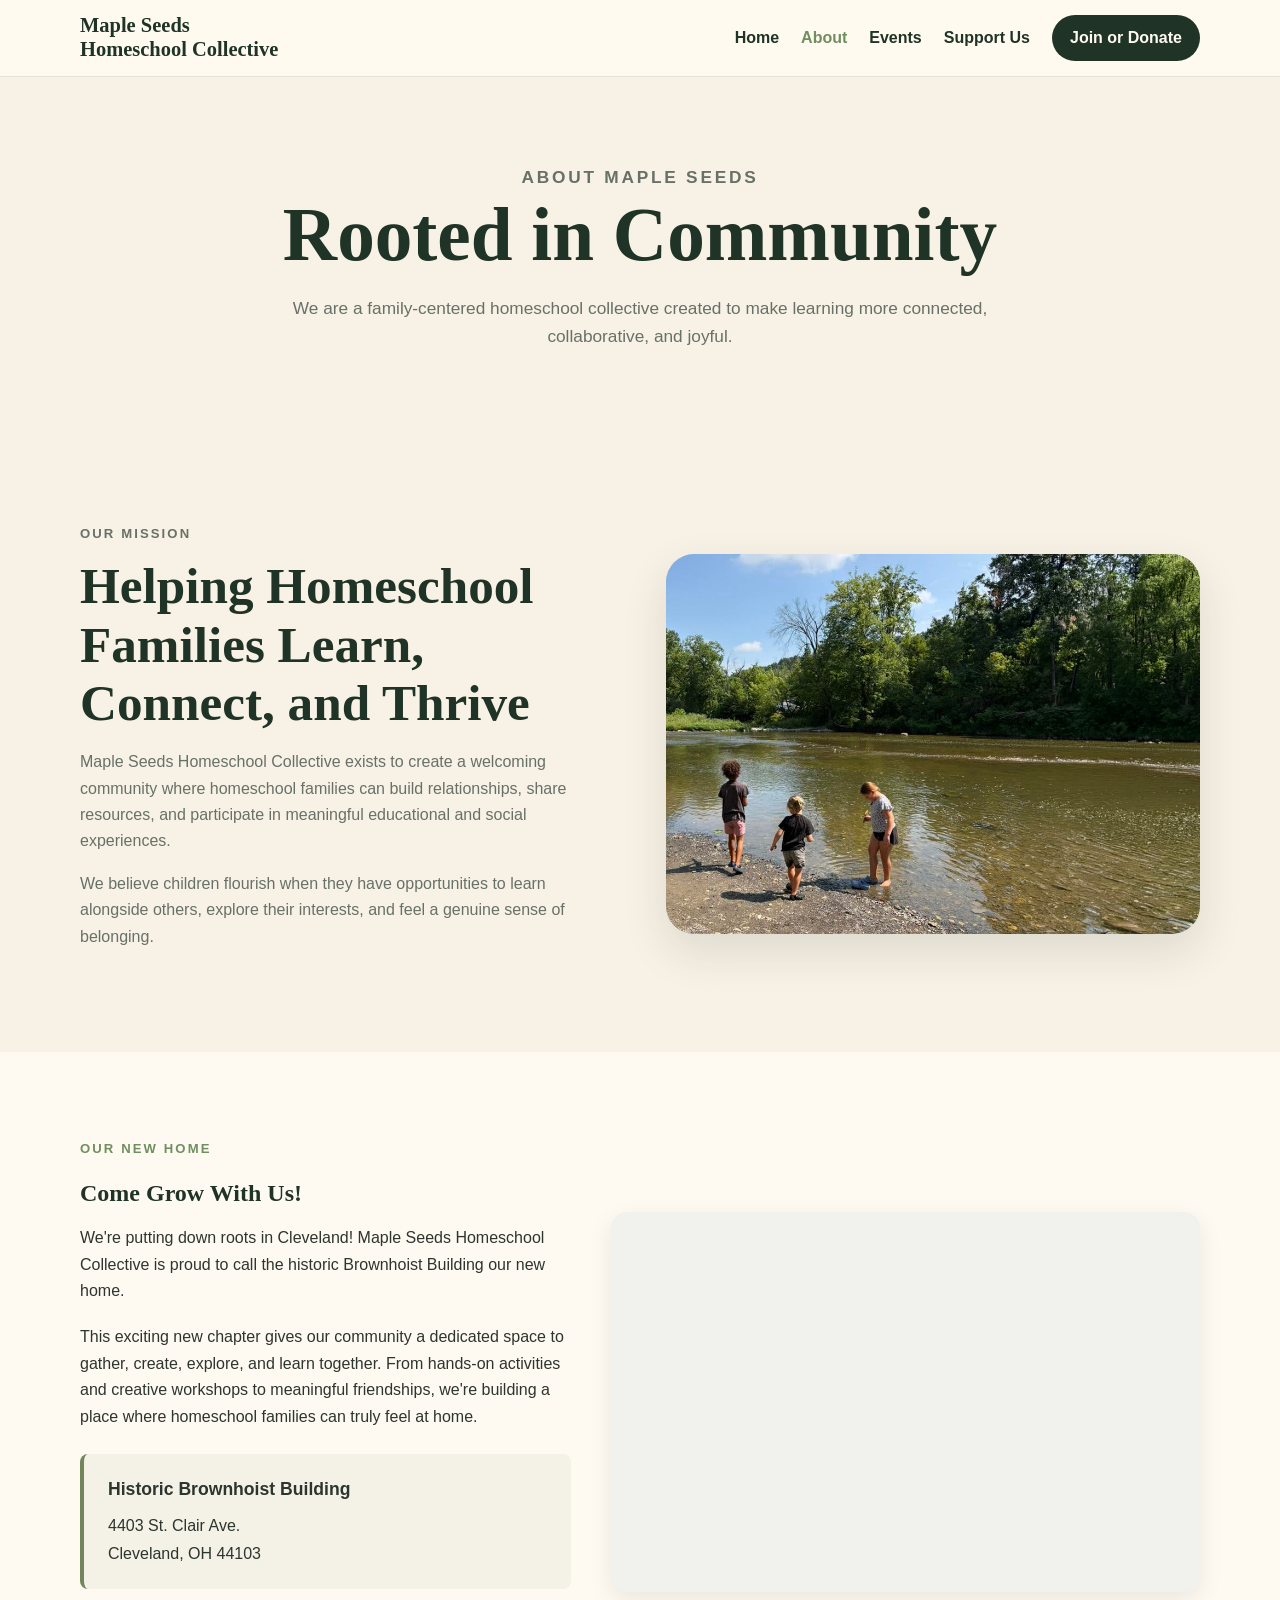
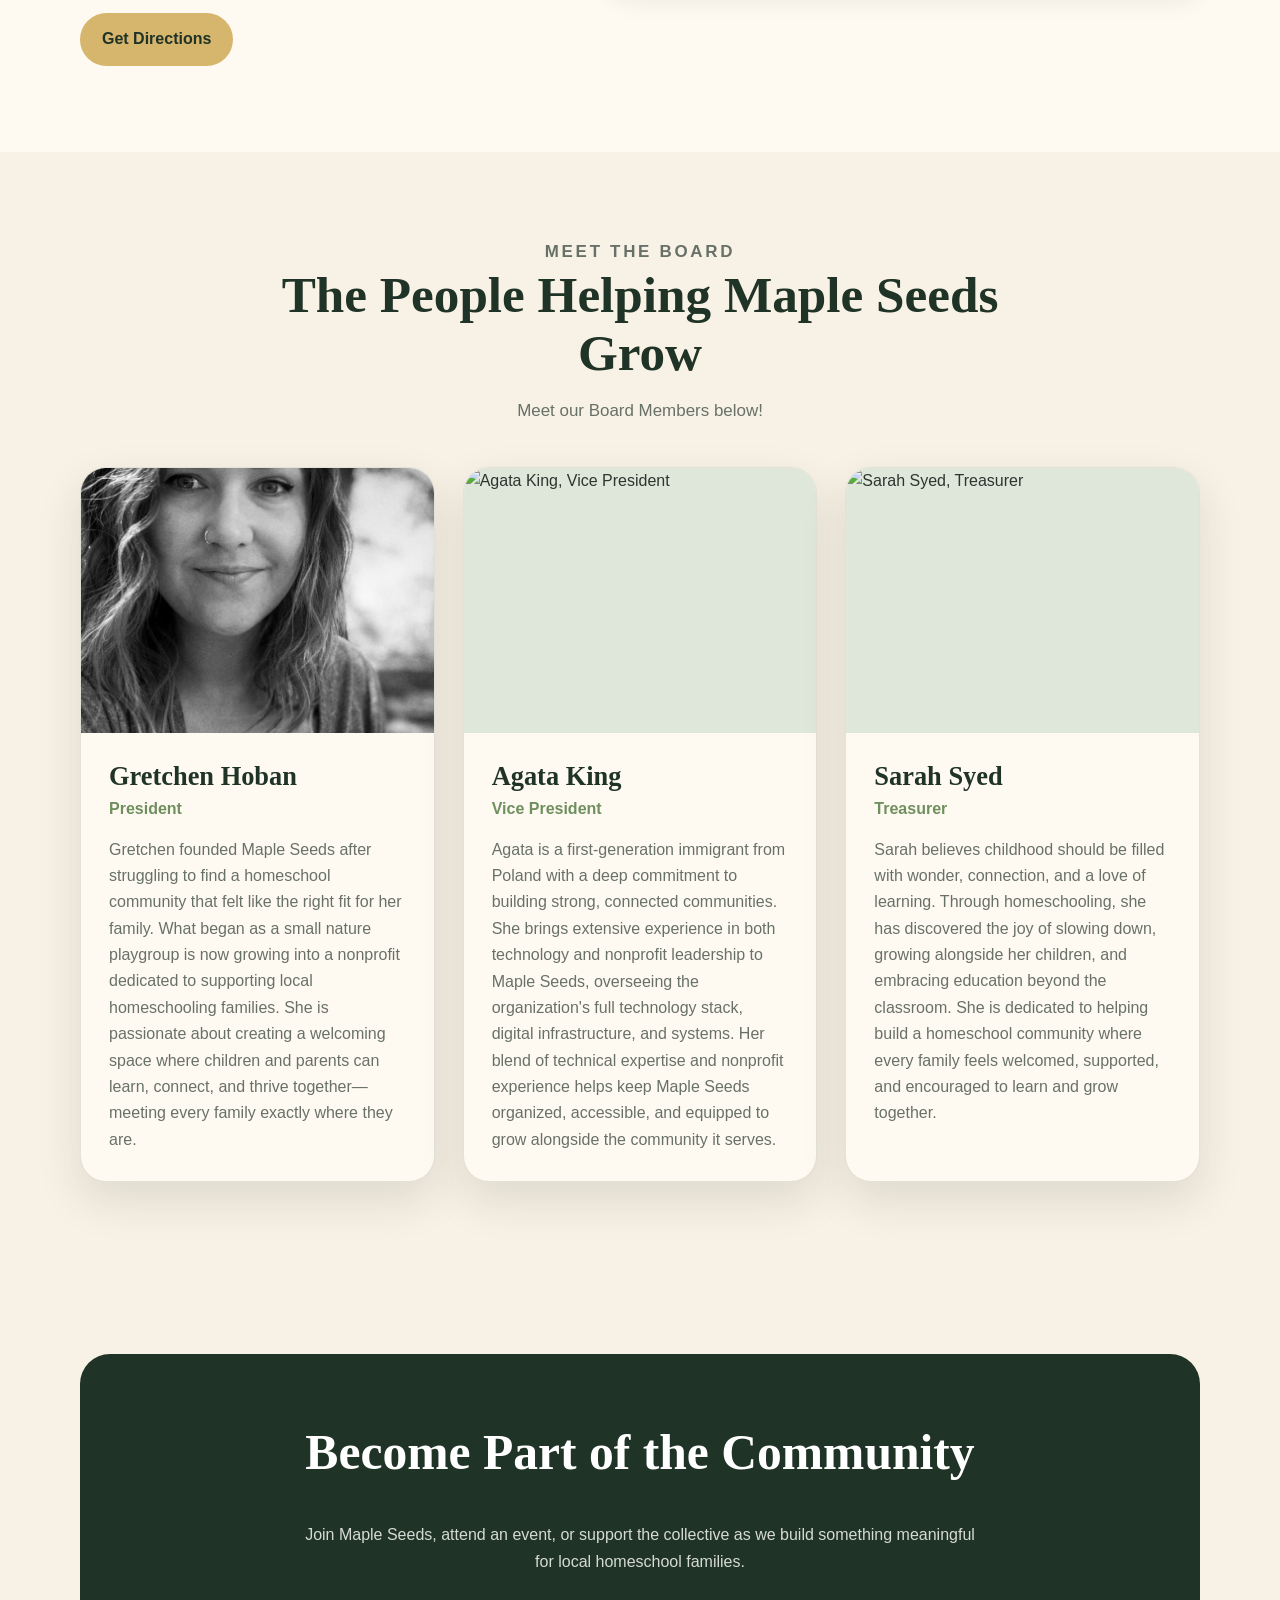
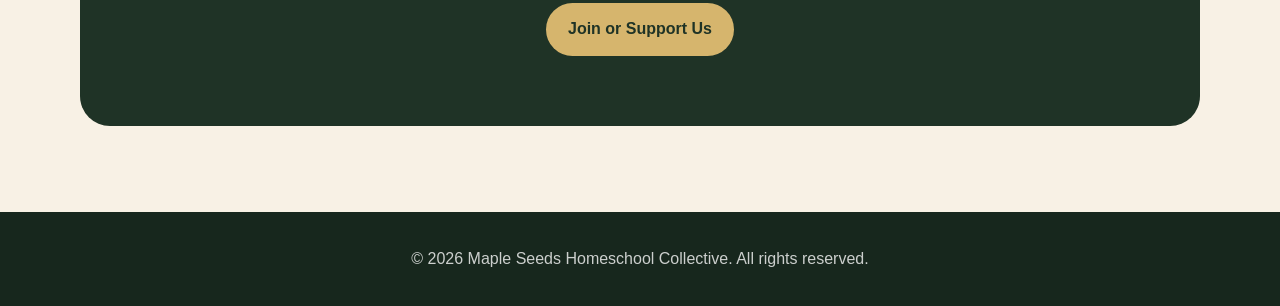
==== commit f91d7d5b: "Update about.html Adding brick and mortar location" ====
--- a/about.html
+++ b/about.html
@@ -1,16 +1,87 @@
+
 <!DOCTYPE html>
 <html lang="en">
 <head>
   <meta charset="UTF-8" />
   <meta name="viewport" content="width=device-width, initial-scale=1.0" />
+
   <title>About Us | Maple Seeds Homeschool Collective</title>
-  <meta name="description" content="Learn about Maple Seeds Homeschool Collective, our mission, and our board." />
+
+  <meta
+    name="description"
+    content="Learn about Maple Seeds Homeschool Collective, our mission, our board, and our new home at the historic Brownhoist Building in Cleveland, Ohio."
+  />
+
   <link rel="stylesheet" href="css/style.css" />
+
+  <style>
+    /* New location section */
+    .location-layout {
+      display: grid;
+      grid-template-columns: 1fr 1.2fr;
+      gap: 40px;
+      align-items: center;
+    }
+
+    .location-copy h2 {
+      margin-bottom: 18px;
+    }
+
+    .location-copy p {
+      margin-bottom: 20px;
+    }
+
+    .location-address {
+      margin: 24px 0;
+      padding: 20px 24px;
+      background: rgba(120, 140, 100, 0.08);
+      border-left: 4px solid #71875b;
+      border-radius: 8px;
+      font-style: normal;
+      line-height: 1.8;
+    }
+
+    .location-address strong {
+      display: block;
+      font-size: 1.1rem;
+      margin-bottom: 6px;
+    }
+
+    .location-map {
+      overflow: hidden;
+      border-radius: 16px;
+      min-height: 350px;
+      background: #f1f1ed;
+      box-shadow: 0 8px 24px rgba(0, 0, 0, 0.08);
+    }
+
+    .location-map iframe {
+      display: block;
+      width: 100%;
+      height: 380px;
+      border: 0;
+    }
+
+    @media (max-width: 800px) {
+      .location-layout {
+        grid-template-columns: 1fr;
+        gap: 28px;
+      }
+
+      .location-map iframe {
+        height: 320px;
+      }
+    }
+  </style>
 </head>
+
 <body>
   <header class="site-header">
     <div class="nav-wrap">
-      <a class="brand" href="index.html">Maple Seeds<br />Homeschool Collective</a>
+      <a class="brand" href="index.html">
+        Maple Seeds<br />Homeschool Collective
+      </a>
+
       <nav class="nav-links" aria-label="Primary navigation">
         <a href="index.html">Home</a>
         <a href="about.html" aria-current="page">About</a>
@@ -22,6 +93,8 @@
   </header>
 
   <main>
+
+    <!-- ABOUT HERO -->
     <section class="page-hero">
       <div class="inner">
         <p class="eyebrow">About Maple Seeds</p>
@@ -33,17 +106,20 @@
       </div>
     </section>
 
+    <!-- OUR MISSION -->
     <section class="section">
       <div class="container split">
         <div class="split-copy">
           <p class="eyebrow">Our mission</p>
           <h2>Helping Homeschool Families Learn, Connect, and Thrive</h2>
+
           <p>
             Maple Seeds Homeschool Collective exists to create a welcoming
             community where homeschool families can build relationships, share
             resources, and participate in meaningful educational and social
             experiences.
           </p>
+
           <p>
             We believe children flourish when they have opportunities to learn
             alongside others, explore their interests, and feel a genuine sense
@@ -52,80 +128,180 @@
         </div>
 
         <div class="image-frame">
-          <img src="images/about.jpg" alt="Families gathering in a welcoming homeschool community" />
-        </div>
-      </div>
-    </section>
-
-    <section class="section section-soft">
+          <img
+            src="images/about.jpg"
+            alt="Families gathering in a welcoming homeschool community"
+          />
+        </div>
+      </div>
+    </section>
+
+    <!-- OUR NEW HOME -->
+    <section class="section section-soft" id="location">
+      <div class="container location-layout">
+
+        <div class="location-copy">
+          <p class="eyebrow">Our new home</p>
+
+          <h2>Come Grow With Us!</h2>
+
+          <p>
+            We're putting down roots in Cleveland! Maple Seeds Homeschool
+            Collective is proud to call the historic Brownhoist Building
+            our new home.
+          </p>
+
+          <p>
+            This exciting new chapter gives our community a dedicated
+            space to gather, create, explore, and learn together.
+            From hands-on activities and creative workshops to
+            meaningful friendships, we're building a place where
+            homeschool families can truly feel at home.
+          </p>
+
+          <address class="location-address">
+            <strong>Historic Brownhoist Building</strong>
+            4403 St. Clair Ave.<br />
+            Cleveland, OH 44103
+          </address>
+
+          <a
+            class="button button-primary"
+            href="https://www.google.com/maps/search/?api=1&amp;query=4403+St+Clair+Ave+Cleveland+OH+44103"
+            target="_blank"
+            rel="noopener noreferrer"
+          >
+            Get Directions
+          </a>
+        </div>
+
+        <div class="location-map">
+          <iframe
+            title="Map showing Maple Seeds Homeschool Collective at the historic Brownhoist Building"
+            src="https://maps.google.com/maps?q=4403%20St%20Clair%20Ave%2C%20Cleveland%2C%20OH%2044103&amp;t=&amp;z=15&amp;ie=UTF8&amp;iwloc=&amp;output=embed"
+            loading="lazy"
+            referrerpolicy="no-referrer-when-downgrade"
+            allowfullscreen
+          ></iframe>
+        </div>
+
+      </div>
+    </section>
+
+    <!-- MEET THE BOARD -->
+    <section class="section">
       <div class="container">
         <div class="section-heading">
           <p class="eyebrow">Meet the board</p>
           <h2>The People Helping Maple Seeds Grow</h2>
-          <p>
-            Meet our Board Members below!
-          </p>
+          <p>Meet our Board Members below!</p>
         </div>
 
         <div class="board-grid">
+
+          <!-- GRETCHEN -->
           <article class="board-card">
-            <img class="board-photo" src="images/board-member-1.jpg" alt="Board member one" />
+            <img
+              class="board-photo"
+              src="images/board-member-1.jpg"
+              alt="Gretchen Hoban, President"
+            />
+
             <div class="board-copy">
               <h3>Gretchen Hoban</h3>
               <span class="board-role">President</span>
+
               <p>
-                Gretchen founded Maple Seeds after struggling to find a homeschool community that felt like the right fit for her family. 
-                What began as a small nature playgroup is now growing into a nonprofit dedicated to supporting local homeschooling families. 
-                She is passionate about creating a welcoming space where children and parents can learn, connect, and thrive together—meeting every family exactly where they are.
+                Gretchen founded Maple Seeds after struggling to find a homeschool
+                community that felt like the right fit for her family.
+                What began as a small nature playgroup is now growing into a
+                nonprofit dedicated to supporting local homeschooling families.
+                She is passionate about creating a welcoming space where children
+                and parents can learn, connect, and thrive together—meeting every
+                family exactly where they are.
               </p>
             </div>
           </article>
 
+          <!-- AGATA -->
           <article class="board-card">
-            <img class="board-photo" src="images/board-member-2.jpg" alt="Board member two" />
+            <img
+              class="board-photo"
+              src="images/board-member-2.jpg"
+              alt="Agata King, Vice President"
+            />
+
             <div class="board-copy">
               <h3>Agata King</h3>
               <span class="board-role">Vice President</span>
+
               <p>
-                Agata is a first-generation immigrant from Poland with a deep commitment to building strong, connected communities. She brings extensive experience in both technology 
-                and nonprofit leadership to Maple Seeds, overseeing the organization’s full technology stack, digital infrastructure, and systems. 
-                Her blend of technical expertise and nonprofit experience helps keep Maple Seeds organized, accessible, and equipped to grow alongside the community it serves.
+                Agata is a first-generation immigrant from Poland with a deep
+                commitment to building strong, connected communities.
+                She brings extensive experience in both technology and nonprofit
+                leadership to Maple Seeds, overseeing the organization's full
+                technology stack, digital infrastructure, and systems.
+                Her blend of technical expertise and nonprofit experience helps
+                keep Maple Seeds organized, accessible, and equipped to grow
+                alongside the community it serves.
               </p>
             </div>
           </article>
 
+          <!-- SARAH -->
           <article class="board-card">
-            <img class="board-photo" src="images/board-member-3.jpg" alt="Board member three" />
+            <img
+              class="board-photo"
+              src="images/board-member-3.jpg"
+              alt="Sarah Syed, Treasurer"
+            />
+
             <div class="board-copy">
               <h3>Sarah Syed</h3>
               <span class="board-role">Treasurer</span>
+
               <p>
-                Sarah believes childhood should be filled with wonder, connection, and a love of learning. 
-                Through homeschooling, she has discovered the joy of slowing down, growing alongside her children, and embracing education beyond the classroom. 
-                She is dedicated to helping build a homeschool community where every family feels welcomed, supported, and encouraged to learn and grow together.
+                Sarah believes childhood should be filled with wonder,
+                connection, and a love of learning.
+                Through homeschooling, she has discovered the joy of slowing
+                down, growing alongside her children, and embracing education
+                beyond the classroom.
+                She is dedicated to helping build a homeschool community where
+                every family feels welcomed, supported, and encouraged to learn
+                and grow together.
               </p>
             </div>
           </article>
-        </div>
-      </div>
-    </section>
-
+
+        </div>
+      </div>
+    </section>
+
+    <!-- COMMUNITY CTA -->
     <section class="section">
       <div class="container">
         <div class="cta">
           <h2>Become Part of the Community</h2>
+
           <p>
             Join Maple Seeds, attend an event, or support the collective as we
             build something meaningful for local homeschool families.
           </p>
-          <a class="button button-primary" href="donate.html">Join or Support Us</a>
-        </div>
-      </div>
-    </section>
+
+          <a class="button button-primary" href="donate.html">
+            Join or Support Us
+          </a>
+        </div>
+      </div>
+    </section>
+
   </main>
 
   <footer class="site-footer">
-    <p>&copy; 2026 Maple Seeds Homeschool Collective. All rights reserved.</p>
+    <p>
+      &copy; 2026 Maple Seeds Homeschool Collective.
+      All rights reserved.
+    </p>
   </footer>
 </body>
 </html>
